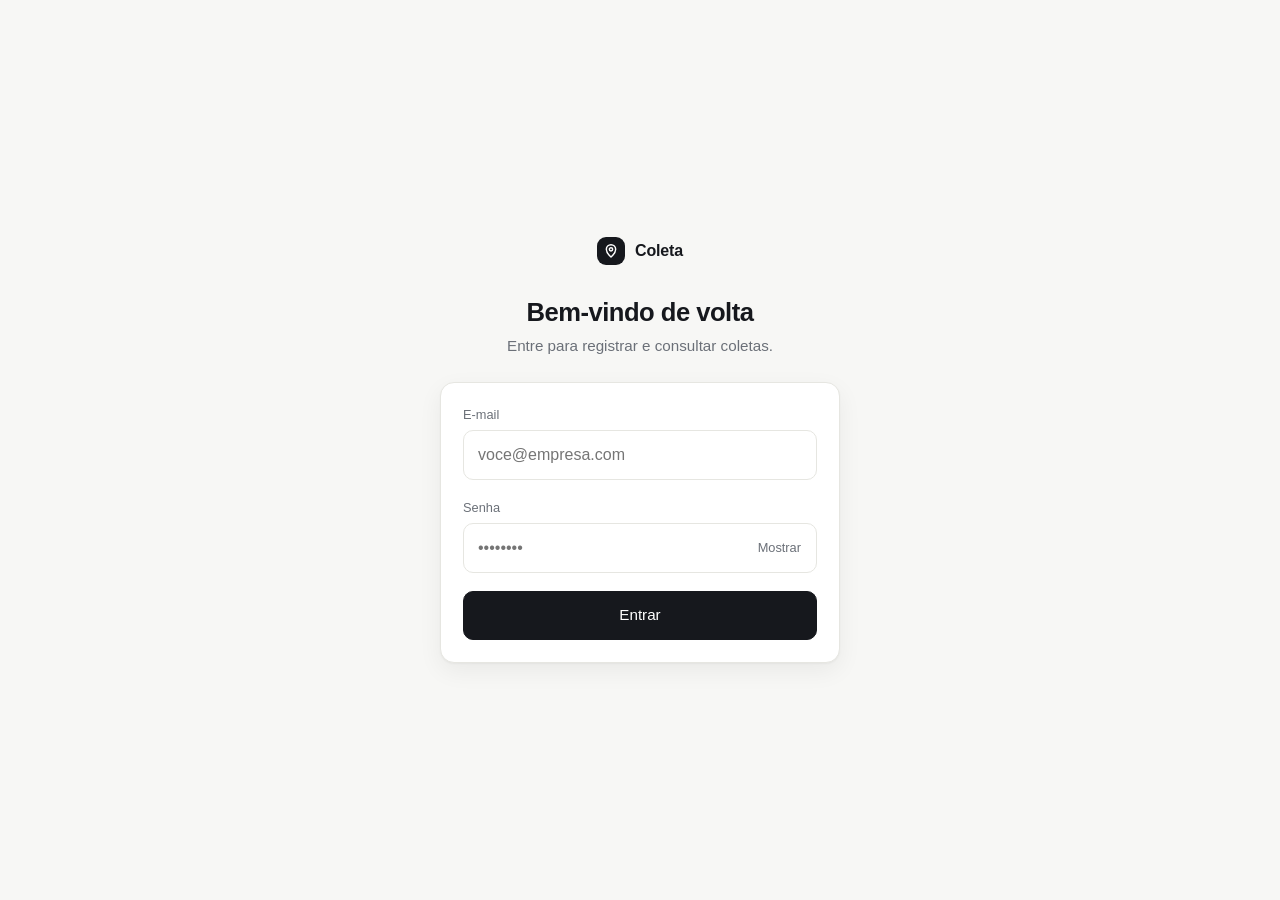
==== principal.html @ 0e1c36cd "sistema web pra treinamento coleta de informaçoes de opperaçao de campo nas unidades" ====
<!DOCTYPE html>
<html lang="pt-BR">

<head>
    <meta charset="UTF-8" />
    <meta name="viewport" content="width=device-width, initial-scale=1.0, viewport-fit=cover" />
    <meta name="theme-color" content="#f7f7f5" />
    <title>Nova coleta · Coleta</title>
    <link rel="manifest" href="manifest.json" />
    <link rel="stylesheet" href="css/style.css" />
</head>

<body>
    <div class="app">
        <header class="topbar" id="topbar"></header>

        <div class="page-head">
            <h1>Nova coleta</h1>
            <p>Olá, <span id="usuario"></span> <span id="conexao" class="chip offline" style="margin-left:6px">Offline</span></p>
        </div>

        <form id="formulario" class="card" novalidate>
            <div class="grid-2">
                <div class="campo">
                    <label for="unidade">Unidade</label>
                    <input type="text" id="unidade" required placeholder="Ex.: Unidade Centro" />
                </div>
                <div class="campo">
                    <label for="cidade">Cidade</label>
                    <input type="text" id="cidade" required placeholder="Ex.: Fortaleza" />
                </div>
            </div>

            <div class="campo">
                <label for="data">Data</label>
                <input type="date" id="data" required />
            </div>

            <div class="campo">
                <span class="rotulo">Localização</span>
                <div class="geo" id="geo">
                    <div class="geo-info">
                        <span id="geoTexto">Nenhuma localização capturada</span>
                        <small id="geoPrec"></small>
                    </div>
                    <button type="button" class="btn" id="btnLocalizacao">Capturar</button>
                </div>
            </div>

            <div class="campo">
                <label for="parecer">Parecer</label>
                <textarea id="parecer" required placeholder="Digite o parecer..."></textarea>
            </div>

            <div class="campo">
                <span class="rotulo">Fotos <span class="opc">(opcional)</span></span>
                <label class="dropzone" for="fotos">
                    <svg viewBox="0 0 24 24" fill="none" stroke="currentColor" stroke-width="1.8" stroke-linecap="round" stroke-linejoin="round"><path d="M23 19a2 2 0 0 1-2 2H3a2 2 0 0 1-2-2V8a2 2 0 0 1 2-2h4l2-3h6l2 3h4a2 2 0 0 1 2 2z"/><circle cx="12" cy="13" r="4"/></svg>
                    Toque para tirar ou anexar fotos
                    <input type="file" id="fotos" accept="image/*" multiple />
                </label>
                <div id="preview" class="preview"></div>
            </div>

            <button type="submit" id="btnSalvar" class="btn primary block">Salvar coleta</button>
        </form>

        <div class="sync">
            <span>Pendentes de envio: <strong id="qtdPendentes">0</strong></span>
            <button type="button" class="btn sm" id="btnSincronizar">Sincronizar</button>
        </div>
    </div>

    <script src="js/common.js"></script>
    <script src="js/principal.js"></script>
</body>

</html>
---- css/style.css ----
:root {
  --bg: #f7f7f5;
  --surface: #ffffff;
  --surface-2: #f1f1ee;
  --border: #e6e6e1;
  --text: #16181d;
  --muted: #6b7078;
  --primary: #16181d;
  --primary-text: #ffffff;
  --accent: #0d9488;
  --accent-soft: #e0f4f1;
  --warn: #b45309;
  --warn-soft: #fdf1dc;
  --danger: #b42318;
  --danger-soft: #fde8e6;
  --radius: 14px;
  --shadow: 0 1px 2px rgba(20, 20, 20, .04), 0 8px 24px rgba(20, 20, 20, .06);
  --font: "Inter", -apple-system, BlinkMacSystemFont, "Segoe UI", Roboto, sans-serif;
}

@media (prefers-color-scheme: dark) {
  :root {
    --bg: #0e0f12;
    --surface: #17181c;
    --surface-2: #1f2025;
    --border: #2a2c32;
    --text: #ececea;
    --muted: #8d9199;
    --primary: #ececea;
    --primary-text: #0e0f12;
    --accent: #2dd4bf;
    --accent-soft: #12302d;
    --warn: #f5b14a;
    --warn-soft: #34270f;
    --danger: #ff8a80;
    --danger-soft: #3a1714;
    --shadow: 0 1px 2px rgba(0, 0, 0, .4), 0 8px 24px rgba(0, 0, 0, .35);
  }
}

* { margin: 0; padding: 0; box-sizing: border-box; }

body {
  font-family: var(--font);
  background: var(--bg);
  color: var(--text);
  min-height: 100vh;
  line-height: 1.5;
  -webkit-font-smoothing: antialiased;
}

[hidden] { display: none !important; }

/* ---------- layout ---------- */
.app { max-width: 560px; margin: 0 auto; padding: 0 16px 48px; }
.app.wide { max-width: 1040px; }

.topbar {
  display: flex; align-items: center; justify-content: space-between;
  padding: 20px 0 16px; gap: 12px;
}
.brand { display: flex; align-items: center; gap: 10px; font-weight: 600; letter-spacing: -.01em; }
.brand-mark {
  width: 28px; height: 28px; border-radius: 9px; background: var(--primary);
  display: grid; place-items: center; color: var(--primary-text);
}
.brand-mark svg { width: 16px; height: 16px; }

.nav { display: flex; align-items: center; gap: 4px; }
.nav a, .nav button {
  font: inherit; font-size: .88rem; color: var(--muted); text-decoration: none;
  padding: 7px 12px; border-radius: 999px; border: 0; background: none; cursor: pointer;
}
.nav a:hover, .nav button:hover { background: var(--surface-2); color: var(--text); }
.nav a.ativo { background: var(--surface-2); color: var(--text); font-weight: 500; }

.page-head { margin: 8px 0 24px; }
.page-head h1 { font-size: 1.65rem; letter-spacing: -.02em; font-weight: 600; }
.page-head p { color: var(--muted); font-size: .95rem; margin-top: 2px; }

/* ---------- cards ---------- */
.card {
  background: var(--surface); border: 1px solid var(--border);
  border-radius: var(--radius); box-shadow: var(--shadow); padding: 22px;
}

/* ---------- chips ---------- */
.chip {
  display: inline-flex; align-items: center; gap: 6px; font-size: .75rem; font-weight: 500;
  padding: 4px 10px; border-radius: 999px; background: var(--surface-2); color: var(--muted);
}
.chip::before { content: ""; width: 6px; height: 6px; border-radius: 50%; background: currentColor; }
.chip.online, .chip.enviado { background: var(--accent-soft); color: var(--accent); }
.chip.offline, .chip.pendente { background: var(--warn-soft); color: var(--warn); }

/* ---------- forms ---------- */
.campo { margin-bottom: 18px; }
.campo label, .rotulo {
  display: block; font-size: .8rem; font-weight: 500; color: var(--muted); margin-bottom: 6px;
}
.campo label .opc { font-weight: 400; opacity: .7; }

input[type="text"], input[type="email"], input[type="password"], input[type="date"],
input[type="search"], select, textarea {
  width: 100%; font: inherit; font-size: 1rem; color: var(--text);
  background: var(--surface); border: 1px solid var(--border); border-radius: 10px;
  padding: 12px 14px; transition: border-color .15s, box-shadow .15s;
}
textarea { resize: vertical; min-height: 92px; }
input:focus, select:focus, textarea:focus {
  outline: none; border-color: var(--accent); box-shadow: 0 0 0 3px var(--accent-soft);
}
.grid-2 { display: grid; grid-template-columns: 1fr 1fr; gap: 12px; }
@media (max-width: 480px) { .grid-2 { grid-template-columns: 1fr; } }

/* ---------- buttons ---------- */
.btn {
  font: inherit; font-size: .95rem; font-weight: 500; cursor: pointer;
  display: inline-flex; align-items: center; justify-content: center; gap: 8px;
  padding: 12px 18px; border-radius: 10px; border: 1px solid var(--border);
  background: var(--surface); color: var(--text); text-decoration: none;
  transition: transform .1s, background .15s, opacity .15s;
}
.btn:hover { background: var(--surface-2); }
.btn:active { transform: scale(.98); }
.btn svg { width: 16px; height: 16px; flex: none; }
.btn.primary { background: var(--primary); color: var(--primary-text); border-color: var(--primary); }
.btn.primary:hover { opacity: .88; }
.btn.block { width: 100%; }
.btn:disabled { opacity: .5; cursor: not-allowed; }

/* ---------- localização ---------- */
.geo {
  display: flex; align-items: center; gap: 12px; padding: 12px 14px;
  border: 1px dashed var(--border); border-radius: 10px; background: var(--surface-2);
}
.geo.ok { border-style: solid; border-color: var(--accent); background: var(--accent-soft); }
.geo-info { flex: 1; min-width: 0; font-size: .88rem; }
.geo-info small { display: block; color: var(--muted); font-size: .78rem; }
.geo .btn { padding: 8px 12px; font-size: .85rem; }

/* ---------- fotos ---------- */
.dropzone {
  display: flex; flex-direction: column; align-items: center; gap: 4px; text-align: center;
  padding: 20px; border: 1px dashed var(--border); border-radius: 10px; cursor: pointer;
  color: var(--muted); font-size: .88rem; transition: background .15s, border-color .15s;
}
.dropzone:hover { background: var(--surface-2); border-color: var(--muted); }
.dropzone svg { width: 22px; height: 22px; }
.dropzone input { display: none; }
.preview { display: flex; flex-wrap: wrap; gap: 8px; margin-top: 10px; }
.preview .thumb { position: relative; }
.preview img { width: 72px; height: 72px; object-fit: cover; border-radius: 10px; border: 1px solid var(--border); display: block; }
.preview .thumb button {
  position: absolute; top: -6px; right: -6px; width: 20px; height: 20px; border-radius: 50%;
  border: 0; background: var(--primary); color: var(--primary-text); font-size: 12px; cursor: pointer; line-height: 1;
}

/* ---------- sincronização ---------- */
.sync {
  margin-top: 20px; display: flex; align-items: center; justify-content: space-between; gap: 12px;
  padding: 14px 18px; border-radius: var(--radius); border: 1px solid var(--border); background: var(--surface);
  font-size: .9rem; color: var(--muted);
}
.sync strong { color: var(--text); }

/* ---------- toast ---------- */
.toast {
  position: fixed; left: 50%; bottom: 24px; transform: translate(-50%, 20px); opacity: 0;
  background: var(--primary); color: var(--primary-text); padding: 11px 18px; border-radius: 999px;
  font-size: .88rem; box-shadow: var(--shadow); pointer-events: none; transition: all .25s; z-index: 50;
  max-width: calc(100vw - 32px);
}
.toast.show { opacity: 1; transform: translate(-50%, 0); }
.toast.erro { background: var(--danger); color: #fff; }

/* ---------- login ---------- */
.login-wrap { min-height: 100vh; display: grid; place-items: center; padding: 24px 16px; }
.login-box { width: 100%; max-width: 400px; }
.login-box .brand { justify-content: center; margin-bottom: 28px; }
.login-box h1 { font-size: 1.6rem; letter-spacing: -.02em; font-weight: 600; text-align: center; }
.login-box .sub { text-align: center; color: var(--muted); margin: 4px 0 24px; font-size: .95rem; }
.erro-msg { color: var(--danger); background: var(--danger-soft); padding: 10px 12px; border-radius: 10px; font-size: .86rem; margin-bottom: 16px; }
.pw { position: relative; }
.pw button {
  position: absolute; right: 8px; top: 50%; transform: translateY(-50%); border: 0; background: none;
  color: var(--muted); font: inherit; font-size: .8rem; cursor: pointer; padding: 6px 8px;
}

/* ---------- relatório ---------- */
.stats { display: grid; grid-template-columns: repeat(4, 1fr); gap: 12px; margin-bottom: 20px; }
@media (max-width: 720px) { .stats { grid-template-columns: repeat(2, 1fr); } }
.stat { background: var(--surface); border: 1px solid var(--border); border-radius: var(--radius); padding: 16px 18px; }
.stat span { font-size: .78rem; color: var(--muted); }
.stat strong { display: block; font-size: 1.7rem; font-weight: 600; letter-spacing: -.02em; margin-top: 2px; }

.filtros { display: grid; grid-template-columns: 2fr 1fr 1fr 1fr auto; gap: 10px; margin-bottom: 16px; align-items: center; }
@media (max-width: 860px) { .filtros { grid-template-columns: 1fr 1fr; } .filtros input[type="search"] { grid-column: 1 / -1; } }
.filtros input, .filtros select { padding: 10px 12px; font-size: .9rem; }

.tabela-wrap { overflow-x: auto; padding: 0; }
table { width: 100%; border-collapse: collapse; font-size: .9rem; }
th { text-align: left; font-weight: 500; font-size: .76rem; color: var(--muted); padding: 12px 16px; border-bottom: 1px solid var(--border); white-space: nowrap; }
td { padding: 14px 16px; border-bottom: 1px solid var(--border); vertical-align: middle; }
tbody tr:last-child td { border-bottom: 0; }
tbody tr:hover { background: var(--surface-2); }
td .sub { display: block; color: var(--muted); font-size: .78rem; }
td a { color: var(--accent); text-decoration: none; }
td a:hover { text-decoration: underline; }
.vazio { padding: 56px 16px; text-align: center; color: var(--muted); }
.vazio strong { display: block; color: var(--text); margin-bottom: 4px; }
.acoes-linha { display: flex; gap: 8px; }
.btn.sm { padding: 8px 12px; font-size: .82rem; }

/* ---------- detalhe (modal) ---------- */
.modal {
  position: fixed; inset: 0; z-index: 40; background: rgba(15, 15, 15, .45);
  display: flex; align-items: flex-end; justify-content: center; padding: 0; overflow-y: auto;
}
@media (min-width: 640px) { .modal { align-items: center; padding: 32px 16px; } }
.modal-card {
  width: 100%; max-width: 680px; max-height: 100%; overflow-y: auto;
  background: var(--surface); border: 1px solid var(--border); box-shadow: var(--shadow);
  border-radius: var(--radius) var(--radius) 0 0; padding: 22px;
}
@media (min-width: 640px) { .modal-card { border-radius: var(--radius); } }
.modal-head { display: flex; justify-content: space-between; align-items: flex-start; gap: 12px; margin-bottom: 18px; }
.modal-head h2 { font-size: 1.3rem; letter-spacing: -.02em; font-weight: 600; margin-bottom: 6px; }
.modal-card h3 { font-size: .78rem; font-weight: 500; color: var(--muted); margin: 22px 0 8px; }
.det-campos { display: grid; grid-template-columns: 1fr 1fr; gap: 14px 16px; }
@media (max-width: 480px) { .det-campos { grid-template-columns: 1fr; } }
.det-campos dt { font-size: .76rem; color: var(--muted); }
.det-campos dd { font-size: .95rem; }
.det-campos a { color: var(--accent); text-decoration: none; }
.det-campos small { color: var(--muted); }
.det-parecer { white-space: pre-wrap; background: var(--surface-2); border-radius: 10px; padding: 12px 14px; font-size: .95rem; }
.det-fotos { display: grid; grid-template-columns: repeat(auto-fill, minmax(140px, 1fr)); gap: 10px; }
.det-fotos img { width: 100%; aspect-ratio: 4 / 3; object-fit: cover; border-radius: 10px; border: 1px solid var(--border); cursor: zoom-in; }
.sem-fotos { color: var(--muted); font-size: .9rem; }
.zoom {
  position: fixed; inset: 0; z-index: 60; background: rgba(0, 0, 0, .88);
  display: grid; place-items: center; padding: 16px; cursor: zoom-out;
}
.zoom img { max-width: 100%; max-height: 100%; border-radius: 8px; }

/* ---------- detalhe: melhorias, ações e impressão ---------- */
.modal-head { position: sticky; top: -22px; z-index: 1; background: var(--surface); margin: -22px -22px 18px; padding: 22px 22px 14px; border-bottom: 1px solid var(--border); }
.btn-x { width: 34px; height: 34px; border-radius: 50%; border: 0; background: var(--surface-2); color: var(--text); font-size: 1.3rem; line-height: 1; cursor: pointer; flex: none; }
.btn-x:hover { opacity: .75; }
.modal-acoes { display: flex; gap: 10px; margin-top: 24px; padding-top: 18px; border-top: 1px solid var(--border); }
.modal-acoes .btn { flex: 1; }
.btn.whats { background: #1fa855; border-color: #1fa855; color: #fff; }
.btn.whats:hover { background: #198f48; }

@media print {
  :root { --bg: #fff; --surface: #fff; --surface-2: #f3f3f1; --border: #ddd; --text: #000; --muted: #555; --accent: #0d6f66; --accent-soft: #e0f4f1; --warn: #8a4300; --warn-soft: #fdf1dc; }
  body > *:not(#modal) { display: none !important; }
  .no-print { display: none !important; }
  .modal { position: static; display: block; background: none; padding: 0; overflow: visible; }
  .modal-card { max-width: none; max-height: none; overflow: visible; border: 0; box-shadow: none; padding: 0; border-radius: 0; }
  .modal-head { position: static; margin: 0 0 16px; padding: 0 0 12px; }
  .det-fotos { grid-template-columns: repeat(3, 1fr); }
  .det-fotos img { break-inside: avoid; }
}

/* ---------- mobile: relatório em cartões ---------- */
@media (max-width: 720px) {
  .app { padding: 0 14px 40px; }
  .nav a, .nav button { padding: 7px 10px; }

  .filtros { grid-template-columns: 1fr 1fr; }
  .filtros #btnPdf { grid-column: 1 / -1; }
  .filtros input[type="date"] { min-width: 0; }

  .card.tabela-wrap { background: none; border: 0; box-shadow: none; overflow: visible; }
  table, tbody { display: block; }
  thead { display: none; }

  tbody tr {
    display: grid; grid-template-columns: 1fr auto; gap: 4px 12px; align-items: center;
    background: var(--surface); border: 1px solid var(--border); border-radius: var(--radius);
    box-shadow: var(--shadow); padding: 16px; margin-bottom: 12px;
  }
  tbody tr:hover { background: var(--surface); }
  td { display: block; padding: 0; border: 0; }

  .c-unidade { grid-column: 1; grid-row: 1; font-weight: 600; font-size: 1.05rem; letter-spacing: -.01em; }
  .c-status { grid-column: 2; grid-row: 1; justify-self: end; }
  .c-cidade { grid-column: 1 / -1; grid-row: 2; color: var(--muted); font-size: .9rem; }
  .c-data { grid-column: 1; grid-row: 3; font-size: .85rem; margin-top: 6px; }
  .c-data .sub { display: inline; margin-left: 6px; }
  .c-local { grid-column: 2; grid-row: 3; justify-self: end; font-size: .82rem; margin-top: 6px; }
  .c-acoes { grid-column: 1 / -1; grid-row: 4; margin-top: 12px; }
  .acoes-linha .btn { flex: 1; padding: 10px 12px; font-size: .88rem; }

  .vazio { background: var(--surface); border: 1px solid var(--border); border-radius: var(--radius); }
}

/* ---------- rodapé: barra de navegação inferior (mobile) ---------- */
.bottom-nav { display: none; }

@media (max-width: 720px) {
  .topbar .nav { display: none; }
  .app { padding-bottom: calc(96px + env(safe-area-inset-bottom)); }

  .bottom-nav {
    display: grid; grid-template-columns: repeat(3, 1fr); gap: 4px;
    position: fixed; left: 12px; right: 12px; bottom: calc(10px + env(safe-area-inset-bottom)); z-index: 30;
    padding: 6px; border-radius: 20px; border: 1px solid var(--border);
    background: color-mix(in srgb, var(--surface) 88%, transparent);
    -webkit-backdrop-filter: blur(14px); backdrop-filter: blur(14px);
    box-shadow: 0 8px 28px rgba(20, 20, 20, .14);
  }
  .bottom-nav a, .bottom-nav button {
    display: flex; flex-direction: column; align-items: center; gap: 2px;
    padding: 8px 4px; border: 0; border-radius: 14px; background: none; cursor: pointer;
    font: inherit; font-size: .72rem; font-weight: 500; color: var(--muted); text-decoration: none;
    -webkit-tap-highlight-color: transparent; transition: background .15s, color .15s;
  }
  .bottom-nav svg { width: 22px; height: 22px; }
  .bottom-nav a.ativo { background: var(--surface-2); color: var(--text); }
  .bottom-nav a:active, .bottom-nav button:active { background: var(--surface-2); }

  .toast { bottom: calc(92px + env(safe-area-inset-bottom)); }
  .modal { z-index: 45; }
}

@media print { .bottom-nav { display: none !important; } }
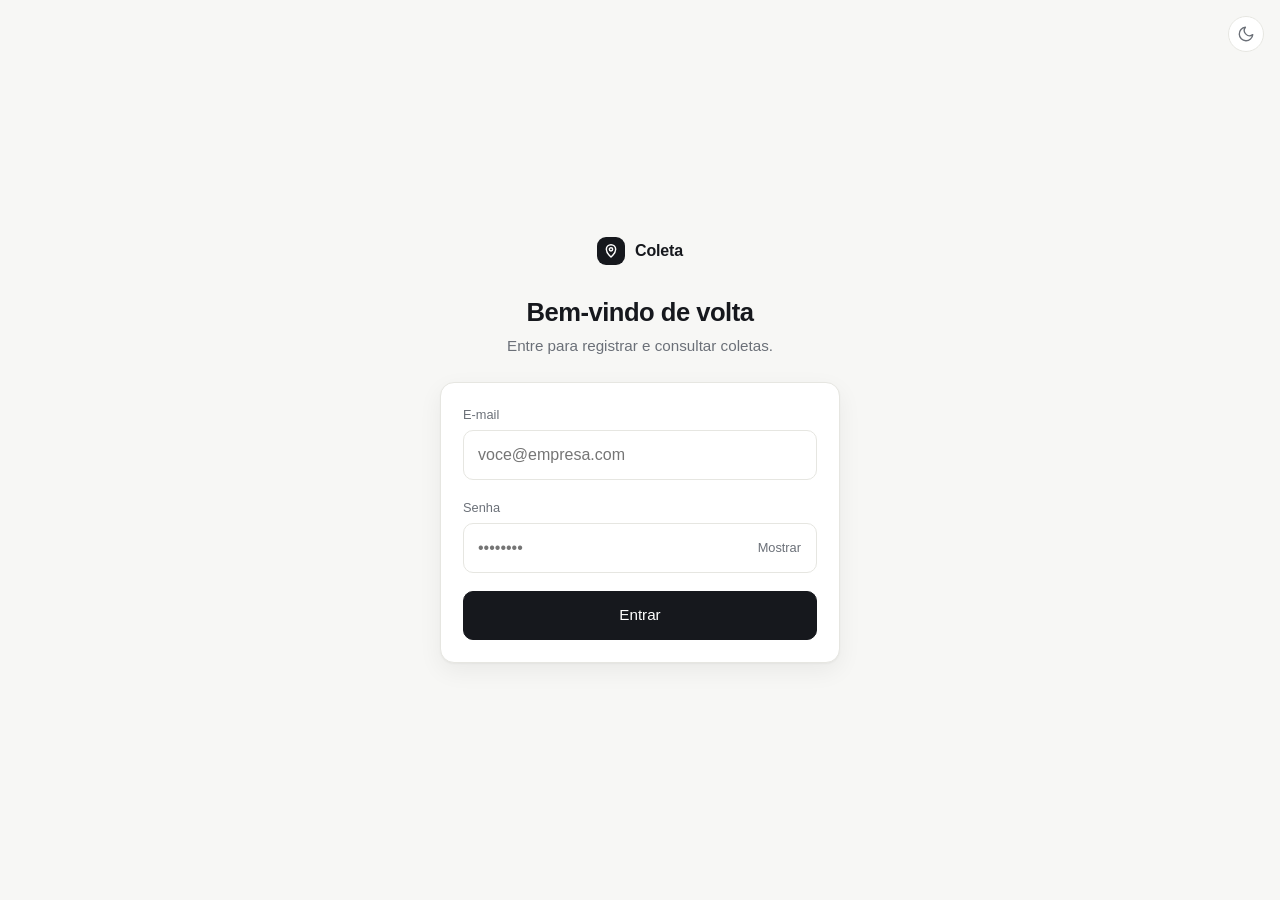
==== commit 96056788: "Adiciona botão de alternar tema claro/escuro O modo escuro seguia só o sistema. Agora há um botão no" ====
--- a/principal.html
+++ b/principal.html
@@ -8,6 +8,7 @@
     <title>Nova coleta · Coleta</title>
     <link rel="manifest" href="manifest.json" />
     <link rel="stylesheet" href="css/style.css" />
+    <script src="js/tema.js"></script>
 </head>
 
 <body>
--- a/css/style.css
+++ b/css/style.css
@@ -1,4 +1,5 @@
 :root {
+  color-scheme: light;
   --bg: #f7f7f5;
   --surface: #ffffff;
   --surface-2: #f1f1ee;
@@ -19,7 +20,7 @@
 }
 
 @media (prefers-color-scheme: dark) {
-  :root {
+  :root:not([data-theme]) {
     --bg: #0e0f12;
     --surface: #17181c;
     --surface-2: #1f2025;
@@ -36,6 +37,25 @@
     --danger-soft: #3a1714;
     --shadow: 0 1px 2px rgba(0, 0, 0, .4), 0 8px 24px rgba(0, 0, 0, .35);
   }
+}
+
+:root[data-theme="dark"] {
+  --bg: #0e0f12;
+  --surface: #17181c;
+  --surface-2: #1f2025;
+  --border: #2a2c32;
+  --text: #ececea;
+  --muted: #8d9199;
+  --primary: #ececea;
+  --primary-text: #0e0f12;
+  --accent: #2dd4bf;
+  --accent-soft: #12302d;
+  --warn: #f5b14a;
+  --warn-soft: #34270f;
+  --danger: #ff8a80;
+  --danger-soft: #3a1714;
+  --shadow: 0 1px 2px rgba(0, 0, 0, .4), 0 8px 24px rgba(0, 0, 0, .35);
+  color-scheme: dark;
 }
 
 * { margin: 0; padding: 0; box-sizing: border-box; }
@@ -326,3 +346,18 @@
 }
 
 @media print { .bottom-nav { display: none !important; } }
+
+/* ---------- alternar tema ---------- */
+.btn-tema {
+  width: 36px; height: 36px; border-radius: 50%; border: 1px solid var(--border); background: var(--surface);
+  color: var(--muted); display: grid; place-items: center; cursor: pointer; flex: none;
+  transition: background .15s, color .15s;
+}
+.btn-tema:hover { background: var(--surface-2); color: var(--text); }
+.btn-tema svg { width: 18px; height: 18px; }
+.btn-tema .i-sol { display: none; }
+:root[data-theme="dark"] .btn-tema .i-sol { display: block; }
+:root[data-theme="dark"] .btn-tema .i-lua { display: none; }
+.topbar-dir { display: flex; align-items: center; gap: 8px; }
+.btn-tema.flutuante { position: fixed; top: 16px; right: 16px; z-index: 20; }
+@media print { .btn-tema { display: none !important; } }
